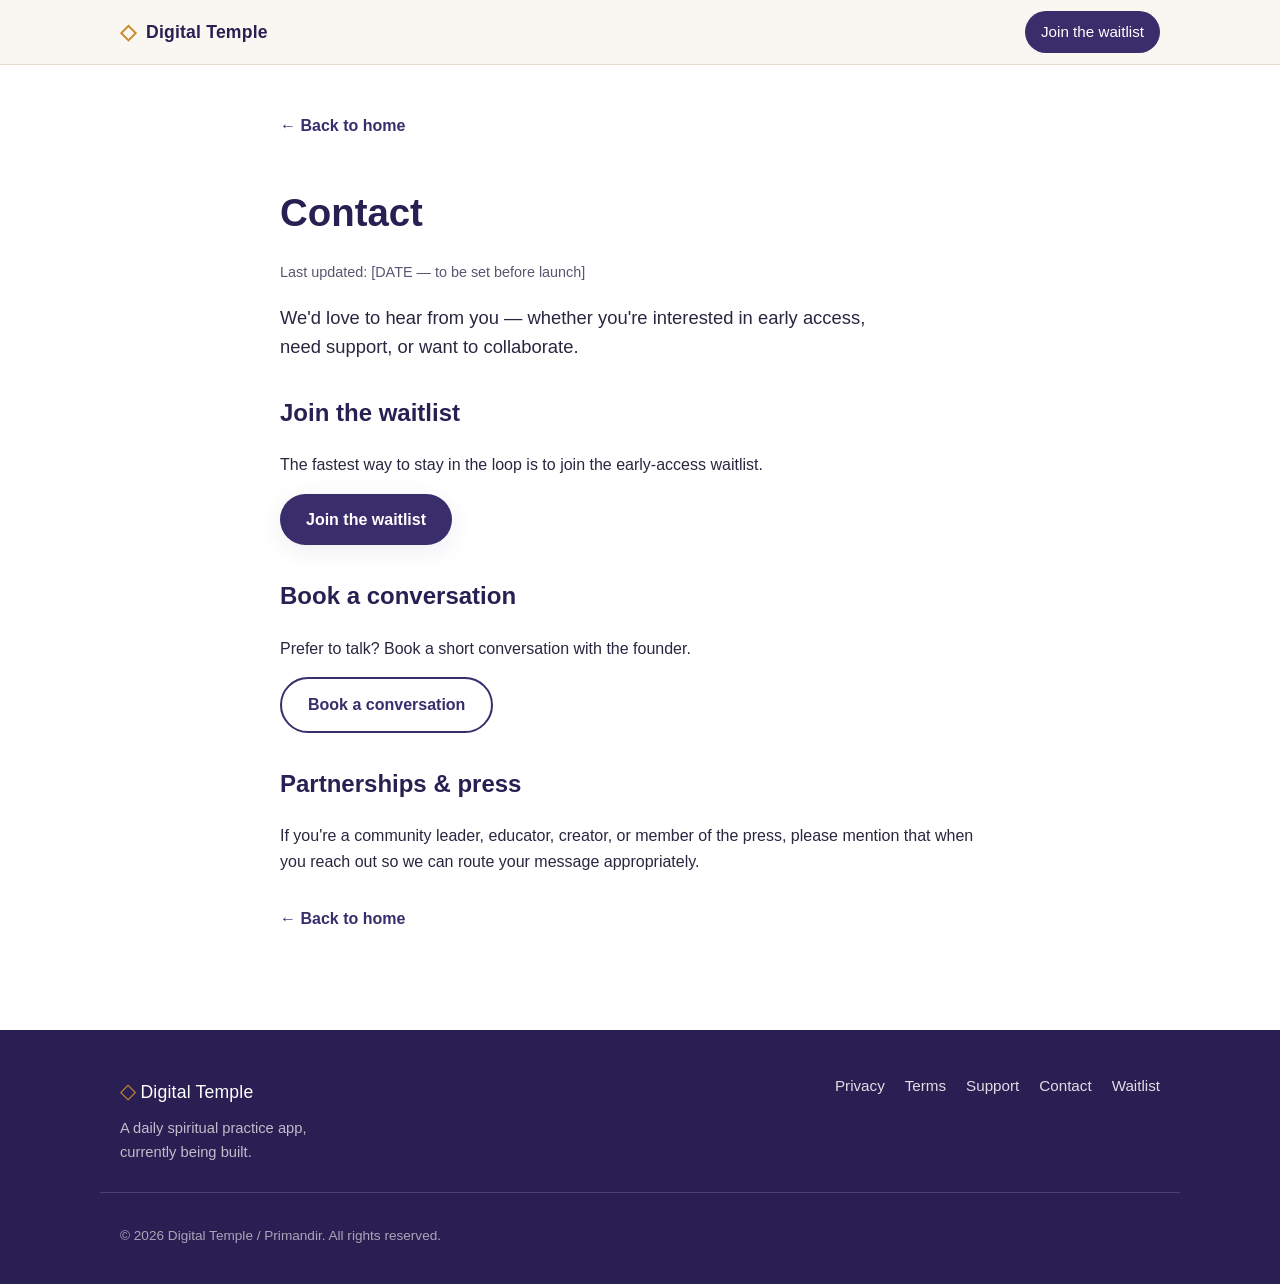
==== contact.html @ 2f30e432 "Complete landing site: legal/support pages, SEO/social, UTM + QR helpers Replaces the initial index/" ====
<!DOCTYPE html>
<html lang="en">
<head>
  <meta charset="UTF-8" />
  <meta name="viewport" content="width=device-width, initial-scale=1.0" />
  <title>Contact | Digital Temple</title>
  <meta name="description" content="Contact the Digital Temple team about early access, support, and partnerships." />
  <meta name="robots" content="index, follow" />
  <link rel="canonical" href="https://primandir.com/contact.html" />
  <link rel="icon" href="/favicon.svg" type="image/svg+xml" />
  <link rel="stylesheet" href="/styles.css" />
  <meta property="og:title" content="Contact | Digital Temple" />
  <meta property="og:url" content="https://primandir.com/contact.html" />
</head>
<body>
  <a class="skip-link" href="#main">Skip to content</a>
  <header class="site-header">
    <div class="container header-inner">
      <a class="brand" href="/" aria-label="Digital Temple home">
        <span class="brand-mark" aria-hidden="true">◇</span>
        <span class="brand-name">Digital Temple</span>
      </a>
      <nav class="site-nav" aria-label="Primary">
        <a class="nav-cta" href="https://share-na2.hsforms.com/2gvDkJfGJRAiBXt5oMio0hQ42qy01" target="_blank" rel="noopener">Join the waitlist</a>
      </nav>
    </div>
  </header>

  <main id="main" class="doc">
    <div class="container">
      <a class="back" href="/">&larr; Back to home</a>
      <h1>Contact</h1>
      <p class="updated">Last updated: [DATE — to be set before launch]</p>

      <p class="lead">We'd love to hear from you — whether you're interested in early access, need support, or want to collaborate.</p>

      <h2>Join the waitlist</h2>
      <p>The fastest way to stay in the loop is to join the early-access waitlist.</p>
      <p style="margin: 14px 0;"><a class="btn btn-primary" href="https://share-na2.hsforms.com/2gvDkJfGJRAiBXt5oMio0hQ42qy01" target="_blank" rel="noopener">Join the waitlist</a></p>

      <h2>Book a conversation</h2>
      <p>Prefer to talk? Book a short conversation with the founder.</p>
      <p style="margin: 14px 0;"><a class="btn btn-secondary" href="https://meetings-na2.hubspot.com/priyansh-chordia" target="_blank" rel="noopener">Book a conversation</a></p>

      <!-- OWNER NOTE: A dedicated support@primandir.com mailbox or a HubSpot contact form can be linked here once configured. Until then, the waitlist form and booking link above are the contact paths. -->
      <h2>Partnerships &amp; press</h2>
      <p>If you're a community leader, educator, creator, or member of the press, please mention that when you reach out so we can route your message appropriately.</p>

      <p style="margin-top:32px;"><a class="back" href="/">&larr; Back to home</a></p>
    </div>
  </main>

  <footer class="site-footer">
    <div class="container footer-inner">
      <div class="footer-brand">
        <span class="brand-mark" aria-hidden="true">◇</span>
        <span class="brand-name">Digital Temple</span>
        <p class="footer-tagline">A daily spiritual practice app, currently being built.</p>
      </div>
      <nav class="footer-nav" aria-label="Footer">
        <a href="/privacy.html">Privacy</a>
        <a href="/terms.html">Terms</a>
        <a href="/support.html">Support</a>
        <a href="/contact.html">Contact</a>
        <a href="https://share-na2.hsforms.com/2gvDkJfGJRAiBXt5oMio0hQ42qy01" target="_blank" rel="noopener">Waitlist</a>
      </nav>
    </div>
    <div class="container footer-legal">
      <p>&copy; 2026 Digital Temple / Primandir. All rights reserved.</p>
    </div>
  </footer>
</body>
</html>
---- styles.css ----
:root {
  --bg: #faf7f2;
  --surface: #ffffff;
  --surface-alt: #f3eee5;
  --ink: #2a2640;
  --ink-soft: #5a5570;
  --brand: #3a2d6b;
  --brand-deep: #2a1f52;
  --accent: #c98a2b;
  --accent-soft: #f6ead4;
  --border: #e6ddd0;
  --radius: 14px;
  --maxw: 1080px;
  --shadow: 0 6px 24px rgba(42, 31, 82, 0.08);
}

* { box-sizing: border-box; }

html { scroll-behavior: smooth; }

body {
  margin: 0;
  font-family: -apple-system, BlinkMacSystemFont, "Segoe UI", Roboto, Helvetica, Arial, sans-serif;
  color: var(--ink);
  background: var(--bg);
  line-height: 1.6;
  -webkit-font-smoothing: antialiased;
}

.container {
  width: 100%;
  max-width: var(--maxw);
  margin: 0 auto;
  padding: 0 20px;
}

a { color: var(--brand); }

.skip-link {
  position: absolute;
  left: -999px;
  top: 0;
  background: var(--brand);
  color: #fff;
  padding: 10px 16px;
  border-radius: 0 0 var(--radius) 0;
  z-index: 100;
}
.skip-link:focus { left: 0; }

:focus-visible {
  outline: 3px solid var(--accent);
  outline-offset: 2px;
  border-radius: 4px;
}

/* Header */
.site-header {
  position: sticky;
  top: 0;
  background: rgba(250, 247, 242, 0.92);
  backdrop-filter: saturate(180%) blur(8px);
  border-bottom: 1px solid var(--border);
  z-index: 50;
}
.header-inner {
  display: flex;
  align-items: center;
  justify-content: space-between;
  gap: 16px;
  min-height: 64px;
}
.brand {
  display: inline-flex;
  align-items: center;
  gap: 10px;
  font-weight: 700;
  text-decoration: none;
  color: var(--brand-deep);
}
.brand-mark { color: var(--accent); font-size: 1.3rem; }
.brand-name { font-size: 1.1rem; letter-spacing: 0.2px; }
.site-nav {
  display: flex;
  align-items: center;
  gap: 22px;
  flex-wrap: wrap;
}
.site-nav a {
  text-decoration: none;
  color: var(--ink-soft);
  font-size: 0.95rem;
  font-weight: 500;
}
.site-nav a:hover { color: var(--brand); }
.nav-cta {
  background: var(--brand);
  color: #fff !important;
  padding: 9px 16px;
  border-radius: 999px;
}
.nav-cta:hover { background: var(--brand-deep); }

/* Buttons */
.btn {
  display: inline-block;
  padding: 13px 26px;
  border-radius: 999px;
  text-decoration: none;
  font-weight: 600;
  font-size: 1rem;
  transition: transform 0.05s ease, background 0.2s ease;
}
.btn:active { transform: translateY(1px); }
.btn-primary { background: var(--brand); color: #fff; box-shadow: var(--shadow); }
.btn-primary:hover { background: var(--brand-deep); }
.btn-secondary {
  background: transparent;
  color: var(--brand);
  border: 2px solid var(--brand);
}
.btn-secondary:hover { background: var(--brand); color: #fff; }

/* Hero */
.hero {
  background: radial-gradient(1200px 500px at 50% -10%, var(--accent-soft), transparent),
              linear-gradient(180deg, var(--surface), var(--bg));
  padding: 72px 0 64px;
  text-align: center;
  border-bottom: 1px solid var(--border);
}
.eyebrow {
  display: inline-block;
  text-transform: uppercase;
  letter-spacing: 1.5px;
  font-size: 0.78rem;
  font-weight: 700;
  color: var(--accent);
  background: var(--accent-soft);
  padding: 6px 14px;
  border-radius: 999px;
  margin: 0 0 18px;
}
.hero h1 {
  font-size: clamp(2rem, 5vw, 3.1rem);
  line-height: 1.15;
  margin: 0 auto 18px;
  max-width: 16ch;
  color: var(--brand-deep);
}
.hero-sub {
  font-size: clamp(1.05rem, 2.3vw, 1.3rem);
  color: var(--ink-soft);
  max-width: 52ch;
  margin: 0 auto 30px;
}
.hero-actions {
  display: flex;
  gap: 14px;
  justify-content: center;
  flex-wrap: wrap;
}
.hero-note {
  margin: 22px auto 0;
  font-size: 0.9rem;
  color: var(--ink-soft);
}

/* Sections */
.section { padding: 60px 0; }
.section-alt { background: var(--surface-alt); }
.section-accent {
  background: linear-gradient(135deg, var(--brand), var(--brand-deep));
  color: #fff;
}
.section-accent h2 { color: #fff; }
.section-accent .lead { color: rgba(255, 255, 255, 0.9); }
.section h2 {
  font-size: clamp(1.5rem, 3.5vw, 2rem);
  color: var(--brand-deep);
  margin: 0 0 16px;
}
.lead { font-size: 1.15rem; max-width: 60ch; }
.section-intro { color: var(--ink-soft); max-width: 60ch; margin-top: 0; }

/* Feature grid */
.feature-grid {
  list-style: none;
  padding: 0;
  margin: 28px 0 0;
  display: grid;
  grid-template-columns: repeat(auto-fit, minmax(260px, 1fr));
  gap: 18px;
}
.feature-card {
  background: var(--surface);
  border: 1px solid var(--border);
  border-radius: var(--radius);
  padding: 24px;
  box-shadow: var(--shadow);
}
.feature-icon { font-size: 1.8rem; display: block; margin-bottom: 10px; }
.feature-card h3 { margin: 0 0 6px; font-size: 1.15rem; color: var(--brand-deep); }
.feature-card p { margin: 0; color: var(--ink-soft); }

/* Who list */
.who-list {
  margin: 22px 0 0;
  padding-left: 0;
  list-style: none;
  display: grid;
  gap: 12px;
  max-width: 70ch;
}
.who-list li {
  position: relative;
  padding-left: 32px;
  font-size: 1.05rem;
}
.who-list li::before {
  content: "◇";
  position: absolute;
  left: 0;
  color: var(--accent);
  font-weight: 700;
}

.early-access-inner { text-align: center; }
.early-access-inner .lead { margin: 0 auto 26px; }

/* Footer */
.site-footer {
  background: var(--brand-deep);
  color: rgba(255, 255, 255, 0.85);
  padding: 44px 0 24px;
}
.footer-inner {
  display: flex;
  justify-content: space-between;
  gap: 28px;
  flex-wrap: wrap;
}
.footer-brand .brand-name { color: #fff; }
.footer-tagline {
  margin: 10px 0 0;
  max-width: 30ch;
  color: rgba(255, 255, 255, 0.7);
  font-size: 0.92rem;
}
.footer-nav {
  display: flex;
  gap: 20px;
  flex-wrap: wrap;
  align-items: flex-start;
}
.footer-nav a {
  color: rgba(255, 255, 255, 0.85);
  text-decoration: none;
  font-size: 0.95rem;
}
.footer-nav a:hover { color: #fff; text-decoration: underline; }
.footer-legal {
  margin-top: 28px;
  padding-top: 18px;
  border-top: 1px solid rgba(255, 255, 255, 0.15);
  font-size: 0.85rem;
  color: rgba(255, 255, 255, 0.6);
}

/* Legal / content pages */
.doc {
  background: var(--surface);
  padding: 48px 0 64px;
}
.doc .container { max-width: 760px; }
.doc h1 { color: var(--brand-deep); font-size: clamp(1.8rem, 4vw, 2.4rem); }
.doc h2 { color: var(--brand-deep); margin-top: 32px; }
.doc .updated { color: var(--ink-soft); font-size: 0.9rem; margin-top: -8px; }
.doc .note {
  background: var(--accent-soft);
  border-left: 4px solid var(--accent);
  padding: 14px 18px;
  border-radius: 8px;
  font-size: 0.95rem;
}
.doc a.back { display: inline-block; margin-bottom: 18px; font-weight: 600; text-decoration: none; }

@media (max-width: 640px) {
  .site-nav { gap: 14px; }
  .site-nav a:not(.nav-cta) { display: none; }
  .hero { padding: 56px 0 48px; }
  .footer-inner { flex-direction: column; gap: 22px; }
}

@media (prefers-reduced-motion: reduce) {
  html { scroll-behavior: auto; }
  .btn { transition: none; }
}
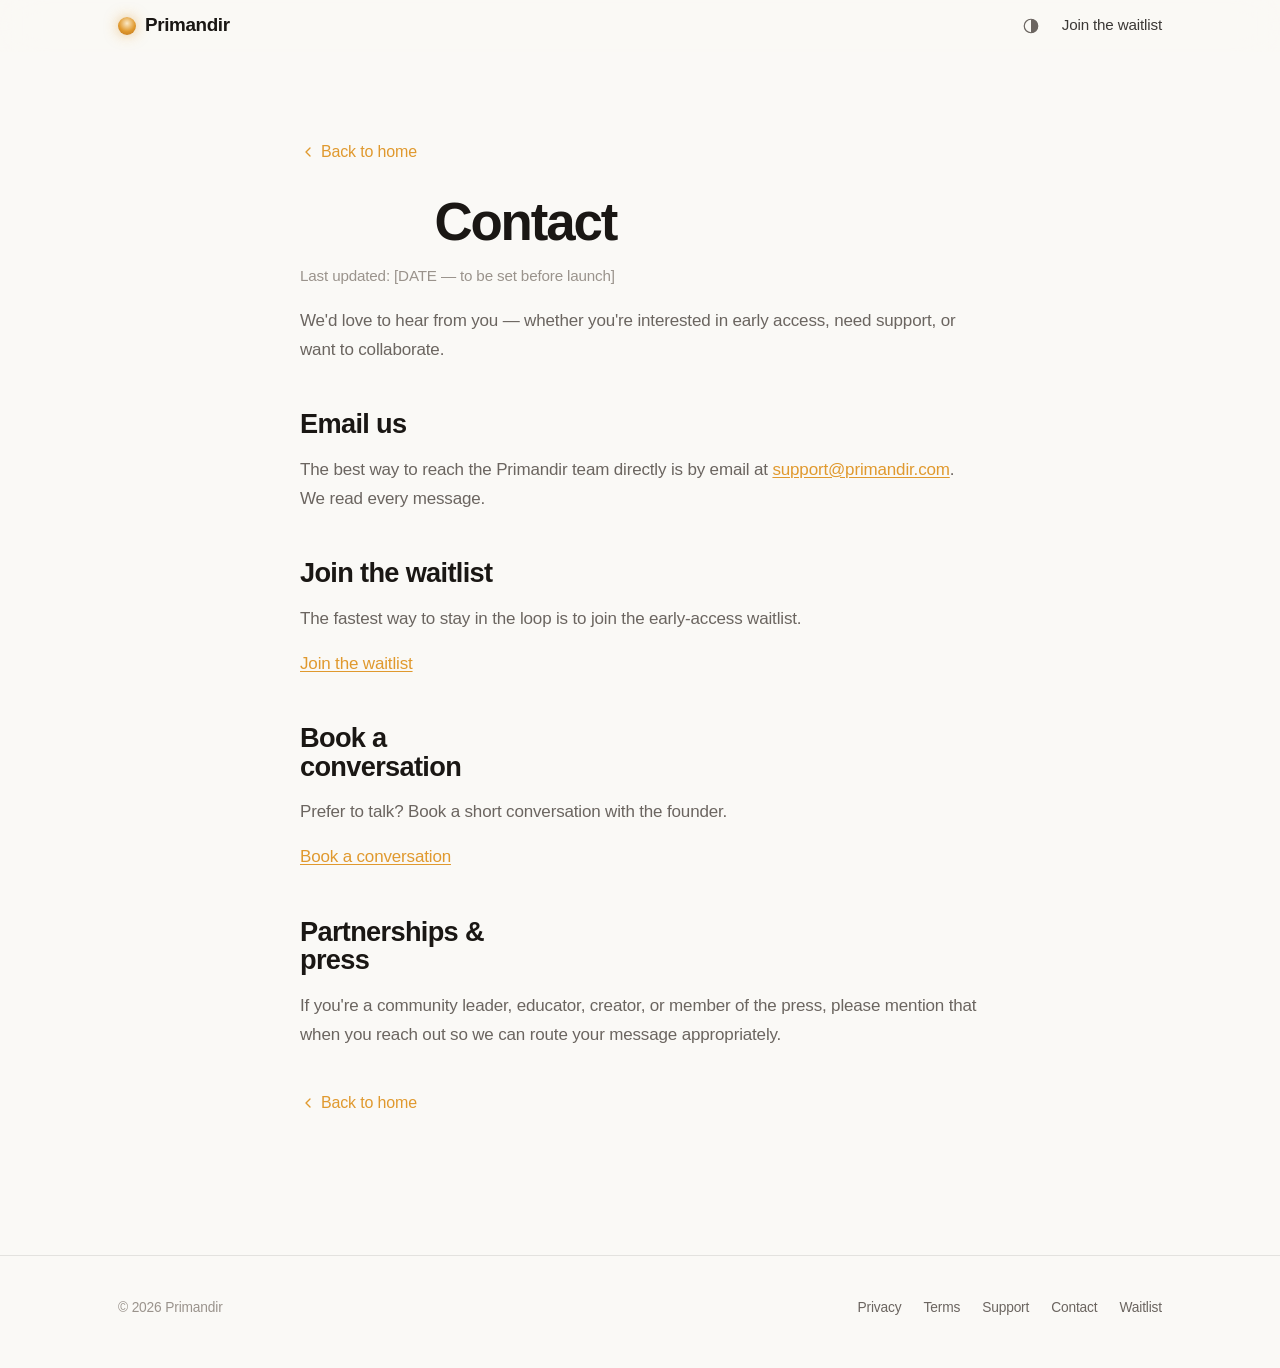
==== commit 4dc76ccd: "Redesign: Apple/Ive direction (Primandir) — light + dark mode New homepage, shared styles.css, theme" ====
--- a/contact.html
+++ b/contact.html
@@ -1,73 +1,68 @@
 <!DOCTYPE html>
 <html lang="en">
 <head>
-  <meta charset="UTF-8" />
-  <meta name="viewport" content="width=device-width, initial-scale=1.0" />
-  <title>Contact | Digital Temple</title>
-  <meta name="description" content="Contact the Digital Temple team about early access, support, and partnerships." />
-  <meta name="robots" content="index, follow" />
-  <link rel="canonical" href="https://primandir.com/contact.html" />
-  <link rel="icon" href="/favicon.svg" type="image/svg+xml" />
-  <link rel="stylesheet" href="/styles.css" />
-  <meta property="og:title" content="Contact | Digital Temple" />
-  <meta property="og:url" content="https://primandir.com/contact.html" />
+<meta charset="UTF-8" />
+<meta name="viewport" content="width=device-width, initial-scale=1" />
+<title>Contact | Primandir</title>
+<meta name="description" content="Get in touch with the Primandir team." />
+<meta name="theme-color" content="#FAF9F6" />
+<link rel="canonical" href="https://primandir.com/contact.html" />
+<link rel="icon" href="/favicon.svg" type="image/svg+xml" />
+<meta property="og:title" content="Contact | Primandir" />
+<meta property="og:description" content="Get in touch with the Primandir team." />
+<meta property="og:type" content="website" />
+<meta property="og:url" content="https://primandir.com/contact.html" />
+<meta property="og:image" content="https://primandir.com/og-image.png" />
+<link rel="stylesheet" href="/styles.css" />
+<script src="/theme.js"></script>
 </head>
 <body>
-  <a class="skip-link" href="#main">Skip to content</a>
-  <header class="site-header">
-    <div class="container header-inner">
-      <a class="brand" href="/" aria-label="Digital Temple home">
-        <span class="brand-mark" aria-hidden="true">◇</span>
-        <span class="brand-name">Digital Temple</span>
-      </a>
-      <nav class="site-nav" aria-label="Primary">
-        <a class="nav-cta" href="https://share-na2.hsforms.com/2gvDkJfGJRAiBXt5oMio0hQ42qy01" target="_blank" rel="noopener">Join the waitlist</a>
-      </nav>
-    </div>
-  </header>
+<a class="skip" href="#main">Skip to content</a>
+<nav id="nav">
+  <div class="wrap nav-in">
+    <a class="word" href="/" aria-label="Primandir home"><span class="dot" aria-hidden="true"></span>Primandir</a>
+    <a class="nav-cta" href="https://share-na2.hsforms.com/2gvDkJfGJRAiBXt5oMio0hQ42qy01" target="_blank" rel="noopener">Join the waitlist</a>
+  </div>
+</nav>
 
-  <main id="main" class="doc">
-    <div class="container">
-      <a class="back" href="/">&larr; Back to home</a>
+<main id="main" class="doc-main">
+  <div class="wrap">
+    <article class="doc">
+      <a class="back" href="/"><svg viewBox="0 0 24 24" fill="none" aria-hidden="true"><path d="M15 6l-6 6 6 6" stroke="currentColor" stroke-width="2" stroke-linecap="round" stroke-linejoin="round"/></svg> Back to home</a>
       <h1>Contact</h1>
       <p class="updated">Last updated: [DATE — to be set before launch]</p>
 
-      <p class="lead">We'd love to hear from you — whether you're interested in early access, need support, or want to collaborate.</p>
+      <p>We'd love to hear from you — whether you're interested in early access, need support, or want to collaborate.</p>
+
+      <h2>Email us</h2>
+      <p>The best way to reach the Primandir team directly is by email at <a href="mailto:support@primandir.com">support@primandir.com</a>. We read every message.</p>
 
       <h2>Join the waitlist</h2>
       <p>The fastest way to stay in the loop is to join the early-access waitlist.</p>
-      <p style="margin: 14px 0;"><a class="btn btn-primary" href="https://share-na2.hsforms.com/2gvDkJfGJRAiBXt5oMio0hQ42qy01" target="_blank" rel="noopener">Join the waitlist</a></p>
+      <p><a href="https://share-na2.hsforms.com/2gvDkJfGJRAiBXt5oMio0hQ42qy01" target="_blank" rel="noopener">Join the waitlist</a></p>
 
       <h2>Book a conversation</h2>
       <p>Prefer to talk? Book a short conversation with the founder.</p>
-      <p style="margin: 14px 0;"><a class="btn btn-secondary" href="https://meetings-na2.hubspot.com/priyansh-chordia" target="_blank" rel="noopener">Book a conversation</a></p>
+      <p><a href="https://meetings-na2.hubspot.com/priyansh-chordia" target="_blank" rel="noopener">Book a conversation</a></p>
 
-      <!-- OWNER NOTE: A dedicated support@primandir.com mailbox or a HubSpot contact form can be linked here once configured. Until then, the waitlist form and booking link above are the contact paths. -->
       <h2>Partnerships &amp; press</h2>
       <p>If you're a community leader, educator, creator, or member of the press, please mention that when you reach out so we can route your message appropriately.</p>
 
-      <p style="margin-top:32px;"><a class="back" href="/">&larr; Back to home</a></p>
-    </div>
-  </main>
+      <p style="margin-top:40px"><a class="back" href="/"><svg viewBox="0 0 24 24" fill="none" aria-hidden="true"><path d="M15 6l-6 6 6 6" stroke="currentColor" stroke-width="2" stroke-linecap="round" stroke-linejoin="round"/></svg> Back to home</a></p>
+    </article>
+  </div>
+</main>
 
-  <footer class="site-footer">
-    <div class="container footer-inner">
-      <div class="footer-brand">
-        <span class="brand-mark" aria-hidden="true">◇</span>
-        <span class="brand-name">Digital Temple</span>
-        <p class="footer-tagline">A daily spiritual practice app, currently being built.</p>
-      </div>
-      <nav class="footer-nav" aria-label="Footer">
-        <a href="/privacy.html">Privacy</a>
-        <a href="/terms.html">Terms</a>
-        <a href="/support.html">Support</a>
-        <a href="/contact.html">Contact</a>
-        <a href="https://share-na2.hsforms.com/2gvDkJfGJRAiBXt5oMio0hQ42qy01" target="_blank" rel="noopener">Waitlist</a>
-      </nav>
-    </div>
-    <div class="container footer-legal">
-      <p>&copy; 2026 Digital Temple / Primandir. All rights reserved.</p>
-    </div>
-  </footer>
-</body>
-</html>
+<footer>
+  <div class="wrap foot-in">
+    <span>© 2026 Primandir</span>
+    <nav class="foot-nav" aria-label="Footer">
+      <a href="/privacy.html">Privacy</a>
+      <a href="/terms.html">Terms</a>
+      <a href="/support.html">Support</a>
+      <a href="/contact.html">Contact</a>
+      <a href="https://share-na2.hsforms.com/2gvDkJfGJRAiBXt5oMio0hQ42qy01" target="_blank" rel="noopener">Waitlist</a>
+    </nav>
+  </div>
+</footer>
+</body></html>
--- a/styles.css
+++ b/styles.css
@@ -1,298 +1,220 @@
-:root {
-  --bg: #faf7f2;
-  --surface: #ffffff;
-  --surface-alt: #f3eee5;
-  --ink: #2a2640;
-  --ink-soft: #5a5570;
-  --brand: #3a2d6b;
-  --brand-deep: #2a1f52;
-  --accent: #c98a2b;
-  --accent-soft: #f6ead4;
-  --border: #e6ddd0;
-  --radius: 14px;
-  --maxw: 1080px;
-  --shadow: 0 6px 24px rgba(42, 31, 82, 0.08);
-}
-
-* { box-sizing: border-box; }
-
-html { scroll-behavior: smooth; }
-
-body {
-  margin: 0;
-  font-family: -apple-system, BlinkMacSystemFont, "Segoe UI", Roboto, Helvetica, Arial, sans-serif;
-  color: var(--ink);
-  background: var(--bg);
-  line-height: 1.6;
-  -webkit-font-smoothing: antialiased;
-}
-
-.container {
-  width: 100%;
-  max-width: var(--maxw);
-  margin: 0 auto;
-  padding: 0 20px;
-}
-
-a { color: var(--brand); }
-
-.skip-link {
-  position: absolute;
-  left: -999px;
-  top: 0;
-  background: var(--brand);
-  color: #fff;
-  padding: 10px 16px;
-  border-radius: 0 0 var(--radius) 0;
-  z-index: 100;
-}
-.skip-link:focus { left: 0; }
-
-:focus-visible {
-  outline: 3px solid var(--accent);
-  outline-offset: 2px;
-  border-radius: 4px;
-}
-
-/* Header */
-.site-header {
-  position: sticky;
-  top: 0;
-  background: rgba(250, 247, 242, 0.92);
-  backdrop-filter: saturate(180%) blur(8px);
-  border-bottom: 1px solid var(--border);
-  z-index: 50;
-}
-.header-inner {
-  display: flex;
-  align-items: center;
-  justify-content: space-between;
-  gap: 16px;
-  min-height: 64px;
-}
-.brand {
-  display: inline-flex;
-  align-items: center;
-  gap: 10px;
-  font-weight: 700;
-  text-decoration: none;
-  color: var(--brand-deep);
-}
-.brand-mark { color: var(--accent); font-size: 1.3rem; }
-.brand-name { font-size: 1.1rem; letter-spacing: 0.2px; }
-.site-nav {
-  display: flex;
-  align-items: center;
-  gap: 22px;
-  flex-wrap: wrap;
-}
-.site-nav a {
-  text-decoration: none;
-  color: var(--ink-soft);
-  font-size: 0.95rem;
-  font-weight: 500;
-}
-.site-nav a:hover { color: var(--brand); }
-.nav-cta {
-  background: var(--brand);
-  color: #fff !important;
-  padding: 9px 16px;
-  border-radius: 999px;
-}
-.nav-cta:hover { background: var(--brand-deep); }
-
-/* Buttons */
-.btn {
-  display: inline-block;
-  padding: 13px 26px;
-  border-radius: 999px;
-  text-decoration: none;
-  font-weight: 600;
-  font-size: 1rem;
-  transition: transform 0.05s ease, background 0.2s ease;
-}
-.btn:active { transform: translateY(1px); }
-.btn-primary { background: var(--brand); color: #fff; box-shadow: var(--shadow); }
-.btn-primary:hover { background: var(--brand-deep); }
-.btn-secondary {
-  background: transparent;
-  color: var(--brand);
-  border: 2px solid var(--brand);
-}
-.btn-secondary:hover { background: var(--brand); color: #fff; }
-
-/* Hero */
-.hero {
-  background: radial-gradient(1200px 500px at 50% -10%, var(--accent-soft), transparent),
-              linear-gradient(180deg, var(--surface), var(--bg));
-  padding: 72px 0 64px;
-  text-align: center;
-  border-bottom: 1px solid var(--border);
-}
-.eyebrow {
-  display: inline-block;
-  text-transform: uppercase;
-  letter-spacing: 1.5px;
-  font-size: 0.78rem;
-  font-weight: 700;
-  color: var(--accent);
-  background: var(--accent-soft);
-  padding: 6px 14px;
-  border-radius: 999px;
-  margin: 0 0 18px;
-}
-.hero h1 {
-  font-size: clamp(2rem, 5vw, 3.1rem);
-  line-height: 1.15;
-  margin: 0 auto 18px;
-  max-width: 16ch;
-  color: var(--brand-deep);
-}
-.hero-sub {
-  font-size: clamp(1.05rem, 2.3vw, 1.3rem);
-  color: var(--ink-soft);
-  max-width: 52ch;
-  margin: 0 auto 30px;
-}
-.hero-actions {
-  display: flex;
-  gap: 14px;
-  justify-content: center;
-  flex-wrap: wrap;
-}
-.hero-note {
-  margin: 22px auto 0;
-  font-size: 0.9rem;
-  color: var(--ink-soft);
-}
-
-/* Sections */
-.section { padding: 60px 0; }
-.section-alt { background: var(--surface-alt); }
-.section-accent {
-  background: linear-gradient(135deg, var(--brand), var(--brand-deep));
-  color: #fff;
-}
-.section-accent h2 { color: #fff; }
-.section-accent .lead { color: rgba(255, 255, 255, 0.9); }
-.section h2 {
-  font-size: clamp(1.5rem, 3.5vw, 2rem);
-  color: var(--brand-deep);
-  margin: 0 0 16px;
-}
-.lead { font-size: 1.15rem; max-width: 60ch; }
-.section-intro { color: var(--ink-soft); max-width: 60ch; margin-top: 0; }
-
-/* Feature grid */
-.feature-grid {
-  list-style: none;
-  padding: 0;
-  margin: 28px 0 0;
-  display: grid;
-  grid-template-columns: repeat(auto-fit, minmax(260px, 1fr));
-  gap: 18px;
-}
-.feature-card {
-  background: var(--surface);
-  border: 1px solid var(--border);
-  border-radius: var(--radius);
-  padding: 24px;
-  box-shadow: var(--shadow);
-}
-.feature-icon { font-size: 1.8rem; display: block; margin-bottom: 10px; }
-.feature-card h3 { margin: 0 0 6px; font-size: 1.15rem; color: var(--brand-deep); }
-.feature-card p { margin: 0; color: var(--ink-soft); }
-
-/* Who list */
-.who-list {
-  margin: 22px 0 0;
-  padding-left: 0;
-  list-style: none;
-  display: grid;
-  gap: 12px;
-  max-width: 70ch;
-}
-.who-list li {
-  position: relative;
-  padding-left: 32px;
-  font-size: 1.05rem;
-}
-.who-list li::before {
-  content: "◇";
-  position: absolute;
-  left: 0;
-  color: var(--accent);
-  font-weight: 700;
-}
-
-.early-access-inner { text-align: center; }
-.early-access-inner .lead { margin: 0 auto 26px; }
-
-/* Footer */
-.site-footer {
-  background: var(--brand-deep);
-  color: rgba(255, 255, 255, 0.85);
-  padding: 44px 0 24px;
-}
-.footer-inner {
-  display: flex;
-  justify-content: space-between;
-  gap: 28px;
-  flex-wrap: wrap;
-}
-.footer-brand .brand-name { color: #fff; }
-.footer-tagline {
-  margin: 10px 0 0;
-  max-width: 30ch;
-  color: rgba(255, 255, 255, 0.7);
-  font-size: 0.92rem;
-}
-.footer-nav {
-  display: flex;
-  gap: 20px;
-  flex-wrap: wrap;
-  align-items: flex-start;
-}
-.footer-nav a {
-  color: rgba(255, 255, 255, 0.85);
-  text-decoration: none;
-  font-size: 0.95rem;
-}
-.footer-nav a:hover { color: #fff; text-decoration: underline; }
-.footer-legal {
-  margin-top: 28px;
-  padding-top: 18px;
-  border-top: 1px solid rgba(255, 255, 255, 0.15);
-  font-size: 0.85rem;
-  color: rgba(255, 255, 255, 0.6);
-}
-
-/* Legal / content pages */
-.doc {
-  background: var(--surface);
-  padding: 48px 0 64px;
-}
-.doc .container { max-width: 760px; }
-.doc h1 { color: var(--brand-deep); font-size: clamp(1.8rem, 4vw, 2.4rem); }
-.doc h2 { color: var(--brand-deep); margin-top: 32px; }
-.doc .updated { color: var(--ink-soft); font-size: 0.9rem; margin-top: -8px; }
-.doc .note {
-  background: var(--accent-soft);
-  border-left: 4px solid var(--accent);
-  padding: 14px 18px;
-  border-radius: 8px;
-  font-size: 0.95rem;
-}
-.doc a.back { display: inline-block; margin-bottom: 18px; font-weight: 600; text-decoration: none; }
-
-@media (max-width: 640px) {
-  .site-nav { gap: 14px; }
-  .site-nav a:not(.nav-cta) { display: none; }
-  .hero { padding: 56px 0 48px; }
-  .footer-inner { flex-direction: column; gap: 22px; }
-}
-
-@media (prefers-reduced-motion: reduce) {
-  html { scroll-behavior: auto; }
-  .btn { transition: none; }
-}
+/* Primandir — design system (Apple/Ive direction, shared across all pages) */
+:root{
+    --paper:#FAF9F6;
+    --paper-2:#F1EFEA;
+    --ink:#1A1714;
+    --ink-2:#6B6560;
+    --ink-3:#9A938C;
+    --hair:rgba(26,23,20,0.10);
+    --flame:#E0992E;
+    --flame-soft:#F0C277;
+    --dark:#0B0A09;
+    --dark-2:#141210;
+    --nav-bg:rgba(250,249,246,0.72);
+    --shadow:rgba(26,23,20,0.22);
+    --tile-cool:linear-gradient(160deg,#EDEBE6,#DCD8D0);
+    --section-border:transparent;
+    --invert-border:transparent;
+    --screen-ink:#1A1714;
+    --screen-mute:#9A938C;
+    --font: "SF Pro Display","SF Pro Text",-apple-system,BlinkMacSystemFont,"Inter","Helvetica Neue",Helvetica,Arial,sans-serif;
+    --ease:cubic-bezier(.16,1,.3,1);
+    --maxw:1100px;
+  }
+  *{box-sizing:border-box;margin:0;padding:0}
+  html{scroll-behavior:smooth;-webkit-text-size-adjust:100%}
+  body{
+    font-family:var(--font);background:var(--paper);color:var(--ink);
+    line-height:1.5;-webkit-font-smoothing:antialiased;-moz-osx-font-smoothing:grayscale;
+    letter-spacing:-0.01em;overflow-x:hidden;
+  }
+  a{color:inherit;text-decoration:none}
+  .wrap{width:100%;max-width:var(--maxw);margin:0 auto;padding:0 28px}
+  .skip{position:absolute;left:-999px;top:0;background:var(--ink);color:#fff;padding:12px 18px;border-radius:8px;z-index:200}
+  .skip:focus{left:16px;top:16px}
+  :focus-visible{outline:2px solid var(--flame);outline-offset:4px;border-radius:6px}
+
+  /* link / cta */
+  .link{display:inline-flex;align-items:center;gap:5px;color:var(--flame);font-size:1.0625rem;font-weight:500;letter-spacing:-0.01em;white-space:nowrap}
+  .link svg{width:16px;height:16px;transition:transform .4s var(--ease)}
+  .link:hover svg{transform:translateX(4px)}
+  .pill{display:inline-flex;align-items:center;justify-content:center;gap:7px;
+    background:var(--ink);color:var(--paper);font-size:1.0625rem;font-weight:500;letter-spacing:-0.01em;
+    padding:.85rem 1.7rem;border-radius:980px;white-space:nowrap;flex:none;transition:transform .5s var(--ease),background .3s var(--ease)}
+  .pill:hover{transform:scale(1.035)}
+  .pill svg{width:16px;height:16px}
+  .pill.invert{background:var(--paper);color:var(--ink);border-color:var(--invert-border)}
+  .pill.amber{background:var(--flame);color:#1c1305}
+
+  /* nav */
+  #nav{position:fixed;top:0;left:0;right:0;z-index:100;height:52px;
+    background:var(--nav-bg);backdrop-filter:saturate(180%) blur(20px);-webkit-backdrop-filter:saturate(180%) blur(20px);
+    border-bottom:1px solid transparent;transition:border-color .4s var(--ease),background .4s var(--ease)}
+  #nav.scrolled{border-color:var(--hair)}
+  .nav-in{display:flex;align-items:center;gap:14px;height:100%}
+  .nav-in>.word{margin-right:auto}
+  .word{display:inline-flex;align-items:center;gap:9px;font-size:1.18rem;font-weight:600;letter-spacing:-0.02em}
+  .word .dot{width:18px;height:18px;border-radius:50%;
+    background:radial-gradient(circle at 50% 35%,#FBE9C6,var(--flame) 55%,#B9701A);
+    box-shadow:0 0 14px rgba(224,153,46,.55)}
+  .nav-cta{font-size:.95rem;font-weight:500;color:var(--ink);opacity:.85;transition:opacity .3s}
+  .nav-cta:hover{opacity:1}
+
+  /* reveal */
+  .reveal{opacity:0;transform:translateY(28px);transition:opacity 1s var(--ease),transform 1s var(--ease)}
+  .reveal.in{opacity:1;transform:none}
+  .d1{transition-delay:.08s}.d2{transition-delay:.16s}.d3{transition-delay:.24s}.d4{transition-delay:.32s}
+
+  /* HERO */
+  .hero{padding:150px 0 0;text-align:center;position:relative}
+  .eyebrow{font-size:.95rem;font-weight:500;color:var(--flame);letter-spacing:.02em;margin-bottom:22px}
+  h1{font-size:clamp(3.1rem,9.2vw,7.2rem);font-weight:600;line-height:1.02;letter-spacing:-0.045em;max-width:14ch;margin:0 auto}
+  .hero .sub{font-size:clamp(1.2rem,2.4vw,1.65rem);color:var(--ink-2);max-width:30ch;margin:28px auto 0;line-height:1.4;font-weight:400}
+  .hero-cta{display:flex;gap:24px;align-items:center;justify-content:center;flex-wrap:wrap;margin-top:38px}
+
+  /* device */
+  .stage{position:relative;display:flex;justify-content:center;margin-top:62px;padding-bottom:30px}
+  .stage::after{content:"";position:absolute;left:50%;bottom:8px;transform:translateX(-50%);
+    width:min(420px,72vw);height:60px;border-radius:50%;
+    background:radial-gradient(closest-side,var(--shadow),transparent);filter:blur(8px);z-index:0}
+  .phone{position:relative;z-index:1;width:clamp(280px,30vw,348px);aspect-ratio:348/720;
+    border-radius:58px;padding:11px;
+    background:linear-gradient(150deg,#e9e4dc 0%,#cfc7bb 22%,#b6ac9e 50%,#d8d0c4 78%,#bcb2a4 100%);
+    box-shadow:0 2px 4px rgba(26,23,20,.18),0 40px 80px -28px rgba(26,23,20,.42),inset 0 0 0 1px rgba(255,255,255,.3)}
+  .scr{position:relative;height:100%;border-radius:48px;overflow:hidden;
+    background:linear-gradient(180deg,#FFFFFF 0%,#FCFAF6 100%);display:flex;flex-direction:column;color:var(--screen-ink)}
+  .island{position:absolute;top:13px;left:50%;transform:translateX(-50%);width:33%;height:26px;background:#0a0908;border-radius:16px;z-index:6}
+  .sbar{display:flex;justify-content:space-between;align-items:center;padding:15px 24px 0;font-size:12px;font-weight:600;color:var(--ink)}
+  .sbar .rt{display:flex;gap:5px;align-items:center}
+  .body{padding:30px 22px 0;flex:1;display:flex;flex-direction:column}
+  .greet{font-size:13px;color:var(--screen-mute);font-weight:500}
+  .today{font-size:25px;font-weight:600;letter-spacing:-0.03em;margin-top:3px}
+  .card{margin-top:18px;border-radius:24px;padding:20px;position:relative;overflow:hidden;
+    background:linear-gradient(160deg,#1f1b16,#0c0a08);color:#F4ECDD;
+    box-shadow:0 18px 30px -18px rgba(26,23,20,.6)}
+  .card .flame-mini{position:absolute;right:18px;top:50%;transform:translateY(-50%);width:46px;height:46px;border-radius:50%;
+    background:radial-gradient(circle at 50% 38%,#FFF1D6,var(--flame) 52%,transparent 72%);filter:blur(.3px);opacity:.95}
+  .card .k{font-size:10px;letter-spacing:.14em;text-transform:uppercase;color:var(--flame-soft);font-weight:600}
+  .card .t{font-size:18px;font-weight:600;letter-spacing:-0.02em;margin-top:7px;max-width:14ch;line-height:1.2}
+  .card .m{font-size:11px;color:rgba(244,236,221,.7);margin-top:12px}
+  .rows{margin-top:18px;display:flex;flex-direction:column;gap:2px}
+  .row{display:flex;align-items:center;gap:13px;padding:13px 4px;border-bottom:1px solid rgba(26,23,20,.07)}
+  .row:last-child{border-bottom:none}
+  .row .ic{width:30px;height:30px;border-radius:9px;background:#F3F0EA;display:grid;place-items:center;color:var(--screen-ink);flex:none}
+  .row .lab{font-size:14px;font-weight:500;letter-spacing:-0.01em}
+  .row .ar{margin-left:auto;color:var(--screen-mute)}
+  .tabs{margin-top:auto;display:flex;justify-content:space-around;padding:12px 0 20px;border-top:1px solid rgba(26,23,20,.07)}
+  .tabs .tb{display:flex;flex-direction:column;align-items:center;gap:3px;font-size:9px;color:var(--screen-mute);font-weight:500}
+  .tabs .tb.on{color:var(--flame)}
+
+  /* section scaffolding */
+  section{position:relative}
+  .chapter{padding:clamp(110px,16vh,200px) 0;text-align:center}
+  .kick{font-size:.92rem;font-weight:600;letter-spacing:.02em;color:var(--ink-3);margin-bottom:20px}
+  h2{font-size:clamp(2.3rem,6vw,4.4rem);font-weight:600;line-height:1.05;letter-spacing:-0.04em;max-width:16ch;margin:0 auto}
+  h2 .soft{color:var(--ink-3)}
+  .chapter .say{font-size:clamp(1.15rem,2.2vw,1.5rem);color:var(--ink-2);max-width:34ch;margin:26px auto 0;line-height:1.45;font-weight:400}
+
+  /* dark flame chapter */
+  .dark{background:var(--dark);color:#F4ECDD;text-align:center;overflow:hidden;border-top:1px solid var(--section-border);border-bottom:1px solid var(--section-border)}
+  .dark h2{color:#F7F1E6}
+  .dark .say{color:rgba(244,236,221,.62)}
+  .dark .kick{color:var(--flame)}
+  .flame-stage{position:relative;height:clamp(280px,40vh,420px);display:grid;place-items:center;margin-bottom:18px}
+  .halo{position:absolute;width:560px;height:560px;border-radius:50%;
+    background:radial-gradient(circle,rgba(224,153,46,.30) 0%,rgba(224,153,46,.10) 32%,transparent 62%);
+    filter:blur(6px);animation:breathe 6s var(--ease) infinite}
+  .flame{position:relative;width:120px;height:170px;display:grid;place-items:end center}
+  .flame .fl{position:absolute;bottom:34px;width:46px;height:90px;border-radius:50% 50% 50% 50%/60% 60% 40% 40%;
+    background:radial-gradient(circle at 50% 75%,#FFFFFF 0%,#FFE7B0 22%,var(--flame) 55%,#C2540F 86%);
+    transform-origin:50% 100%;animation:flick 3.2s ease-in-out infinite;filter:blur(.4px);
+    box-shadow:0 0 40px 8px rgba(224,153,46,.55)}
+  .flame .core{position:absolute;bottom:38px;width:18px;height:48px;border-radius:50%;background:radial-gradient(circle at 50% 70%,#fff,#FFEFC8 60%,transparent);opacity:.9}
+  .flame .diya{position:absolute;bottom:0;width:118px;height:42px}
+  @keyframes flick{0%,100%{transform:scaleY(1) scaleX(1) translateX(0)}25%{transform:scaleY(1.06) scaleX(.97) translateX(-1px)}50%{transform:scaleY(.96) scaleX(1.02) translateX(1px)}75%{transform:scaleY(1.04) scaleX(.98) translateX(0)}}
+  @keyframes breathe{0%,100%{opacity:.85;transform:scale(1)}50%{opacity:1;transform:scale(1.06)}}
+
+  /* split feature row */
+  .feature{display:grid;grid-template-columns:1fr 1fr;gap:clamp(2rem,6vw,6rem);align-items:center;padding:clamp(90px,12vh,150px) 0;text-align:left}
+  .feature.flip .ftxt{order:2}
+  .feature h3{font-size:clamp(1.9rem,4vw,3rem);font-weight:600;letter-spacing:-0.035em;line-height:1.08}
+  .feature h3 .soft{color:var(--ink-3)}
+  .feature p{font-size:clamp(1.05rem,1.6vw,1.2rem);color:var(--ink-2);margin-top:18px;max-width:34ch;line-height:1.5}
+  .fvis{aspect-ratio:1/1;border-radius:32px;display:grid;place-items:center;position:relative;overflow:hidden;
+    background:linear-gradient(160deg,var(--paper-2),#E7E3DB)}
+  .fvis.warm{background:radial-gradient(120% 100% at 30% 20%,#FBEAC8,#F1D49A 60%,#E7B86A)}
+  .fvis.cool{background:var(--tile-cool);color:var(--ink)}
+  .fvis.night{background:radial-gradient(120% 100% at 70% 25%,#211c16,#0c0a08)}
+  .scene{width:84%;height:auto;max-height:80%}
+
+  /* big quote */
+  .belief{padding:clamp(120px,18vh,220px) 0;text-align:center}
+  .belief p{font-size:clamp(1.9rem,4.6vw,3.4rem);font-weight:600;letter-spacing:-0.035em;line-height:1.18;max-width:18ch;margin:0 auto}
+  .belief .soft{color:var(--ink-3)}
+
+  /* closing */
+  .close{text-align:center;padding:clamp(110px,16vh,190px) 0}
+  .close h2{margin-bottom:30px}
+  .close .row2{display:flex;gap:22px;justify-content:center;align-items:center;flex-wrap:wrap}
+  .fineprint{font-size:.95rem;color:var(--ink-3);margin-top:26px}
+
+  /* footer */
+  footer{border-top:1px solid var(--hair);padding:42px 0 50px;color:var(--ink-3);font-size:.86rem}
+  .foot-in{display:flex;flex-wrap:wrap;gap:14px 26px;justify-content:space-between;align-items:center}
+  .foot-nav{display:flex;flex-wrap:wrap;gap:22px}
+  .foot-nav a{color:var(--ink-2);font-weight:500;transition:color .3s}
+  .foot-nav a:hover{color:var(--ink)}
+
+  @media(max-width:820px){
+    .feature,.feature.flip .ftxt{grid-template-columns:1fr;order:0}
+    .feature .fvis{order:-1}
+    .hero{padding:120px 0 0}
+  }
+  @media(prefers-reduced-motion:reduce){
+    *{animation:none!important}
+    .reveal{opacity:1;transform:none;transition:none}
+    html{scroll-behavior:auto}
+  }
+
+  /* ---------- legal / content pages ---------- */
+  .doc-main{padding:140px 0 clamp(80px,12vh,130px)}
+  .doc{max-width:680px;margin:0 auto}
+  .doc .back{display:inline-flex;align-items:center;gap:5px;color:var(--flame);font-size:1rem;font-weight:500;margin-bottom:30px}
+  .doc .back svg{width:16px;height:16px;transition:transform .4s var(--ease)}
+  .doc .back:hover svg{transform:translateX(-4px)}
+  .doc h1{font-size:clamp(2.3rem,5vw,3.3rem);font-weight:600;letter-spacing:-0.04em;line-height:1.05}
+  .doc .updated{color:var(--ink-3);font-size:.95rem;margin-top:14px}
+  .doc h2{font-size:clamp(1.35rem,2.4vw,1.7rem);font-weight:600;letter-spacing:-0.025em;margin:46px 0 0}
+  .doc p{color:var(--ink-2);font-size:1.0625rem;line-height:1.72;margin-top:16px}
+  .doc ul{margin:18px 0 0;display:flex;flex-direction:column;gap:11px}
+  .doc li{position:relative;padding-left:26px;color:var(--ink-2);font-size:1.0625rem;line-height:1.6}
+  .doc li::before{content:"";position:absolute;left:2px;top:.68em;width:6px;height:6px;border-radius:50%;background:var(--flame)}
+  .doc a:not(.back){color:var(--flame);text-decoration:underline;text-underline-offset:2px}
+  .doc a:not(.back):hover{opacity:.8}
+  .doc .note{background:rgba(224,153,46,.08);border:1px solid var(--hair);border-radius:18px;padding:18px 22px;margin-top:26px;color:var(--ink-2);font-size:1rem;line-height:1.62}
+  .doc .note strong{color:var(--ink);font-weight:600}
+
+
+  /* ---------- theme toggle ---------- */
+  .theme-toggle{display:inline-grid;place-items:center;width:34px;height:34px;border-radius:50%;border:none;background:transparent;color:var(--ink-2);cursor:pointer;padding:0;transition:color .3s var(--ease),background .3s var(--ease)}
+  .theme-toggle:hover{color:var(--ink);background:var(--paper-2)}
+  .theme-toggle svg{width:18px;height:18px}
+
+  /* ---------- dark mode ---------- */
+  :root[data-theme="dark"]{
+    --paper:#0C0B0A;--paper-2:#1A1714;--ink:#F4EFE8;--ink-2:#A89F96;--ink-3:#736B63;
+    --hair:rgba(244,239,232,0.12);--flame:#E8A641;--flame-soft:#F0C277;
+    --dark:#16120E;--nav-bg:rgba(12,11,10,0.72);--shadow:rgba(232,166,65,0.16);
+    --tile-cool:linear-gradient(160deg,#211D18,#15110D);
+    --section-border:rgba(244,239,232,0.10);--invert-border:rgba(244,239,232,0.18);
+  }
+  @media (prefers-color-scheme: dark){
+    :root:not([data-theme="light"]){
+    --paper:#0C0B0A;--paper-2:#1A1714;--ink:#F4EFE8;--ink-2:#A89F96;--ink-3:#736B63;
+    --hair:rgba(244,239,232,0.12);--flame:#E8A641;--flame-soft:#F0C277;
+    --dark:#16120E;--nav-bg:rgba(12,11,10,0.72);--shadow:rgba(232,166,65,0.16);
+    --tile-cool:linear-gradient(160deg,#211D18,#15110D);
+    --section-border:rgba(244,239,232,0.10);--invert-border:rgba(244,239,232,0.18);
+    }
+  }
+
